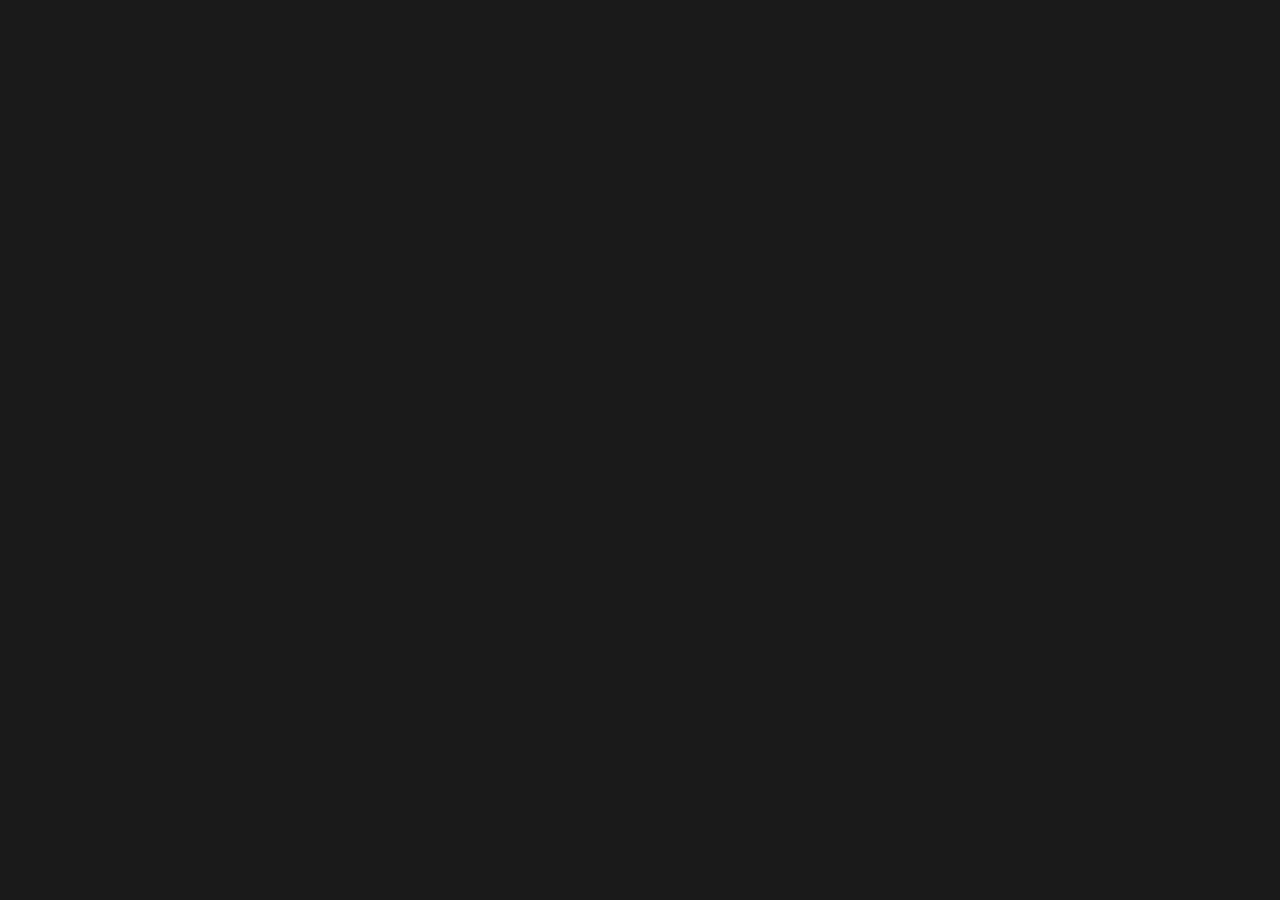
==== index.html @ 4b3d9d6a "Add no-build pure HTML version (no npm required) Co-Authored-By: Claude Opus 4.8 <noreply@anthropic." ====
<!DOCTYPE html>
<html lang="zh" data-theme="dark">
<head>
  <meta charset="UTF-8" />
  <meta name="viewport" content="width=device-width, initial-scale=1.0" />
  <title>Forge AI IDE</title>
  <!-- 设计令牌 + 全局样式（颜色/字体/间距/轻盈动效都在这里）-->
  <link rel="stylesheet" href="styles.css" />
  <!-- 组件样式 -->
  <link rel="stylesheet" href="app.css" />
</head>
<body>
  <!-- 应用根节点。AI 按 STEP 往这里加结构。 -->
  <div id="app">
    <!-- STEP 1 会在这里建布局骨架（左栏 / 中间 / 右栏 + 顶栏）-->
  </div>

  <!-- 交互逻辑（原生 JS，无需构建）-->
  <script src="app.js"></script>
</body>
</html>
---- styles.css ----
/* ============================================================
   Forge AI IDE — Global Styles & Design Tokens
   配色 + 字体 + 间距 + 轻盈感动效，全部集中在此。
   组件里只引用变量 / 语义类，不要硬编码。
   ============================================================ */

/* -------- 深色主题（默认）-------- */
:root,
:root[data-theme="dark"] {
  /* 背景层次：越上层越亮一点点（暖黑，不用纯黑）*/
  --bg-base:        #1a1a18;
  --bg-surface:     #212121;
  --bg-elevated:    #2a2a28;
  --bg-hover:       #323230;
  --bg-active:      #3a3a37;

  /* 边框：极淡，靠明度区分而非粗线 */
  --border-subtle:  #2e2e2c;
  --border-default: #3a3a37;
  --border-strong:  #4a4a46;

  /* 文字：三级明度 */
  --text-primary:   #ececec;
  --text-secondary: #b4b4b0;
  --text-muted:     #8a8a86;

  /* 强调色：克制暖橙 */
  --accent:         #d97757;
  --accent-hover:   #e08968;
  --accent-subtle:  rgba(217,119,87,0.12);
  --focus-ring:     rgba(217,119,87,0.45);

  /* 语义色（低饱和，diff 友好）*/
  --success:        #6cae75;
  --warning:        #d6a85c;
  --danger:         #cf6b66;

  /* Diff 专用 */
  --diff-add-bg:    rgba(108,174,117,0.14);
  --diff-add-text:  #8fce97;
  --diff-del-bg:    rgba(207,107,102,0.14);
  --diff-del-text:  #e0908b;
  --diff-gutter:    #6cae75;
}

/* -------- 浅色主题 -------- */
:root[data-theme="light"] {
  --bg-base:        #f7f6f3;
  --bg-surface:     #ffffff;
  --bg-elevated:    #ffffff;
  --bg-hover:       #f0efea;
  --bg-active:      #e8e6df;

  --border-subtle:  #ecebe6;
  --border-default: #e0ded7;
  --border-strong:  #cbc9c0;

  --text-primary:   #2a2a28;
  --text-secondary: #5a5a55;
  --text-muted:     #8a8a83;

  --accent:         #c45c3c;
  --accent-hover:   #b04e30;
  --accent-subtle:  rgba(196,92,60,0.10);
  --focus-ring:     rgba(196,92,60,0.40);

  --success:        #4f9d5f;
  --warning:        #c08a3e;
  --danger:         #c0504b;

  --diff-add-bg:    rgba(79,157,95,0.12);
  --diff-add-text:  #2e7d40;
  --diff-del-bg:    rgba(192,80,75,0.12);
  --diff-del-text:  #b03a35;
  --diff-gutter:    #4f9d5f;
}

/* -------- 字体 -------- */
:root {
  --font-sans: ui-sans-serif, -apple-system, "Segoe UI", Roboto,
               "Helvetica Neue", Arial, "PingFang SC",
               "Microsoft YaHei", sans-serif;
  --font-mono: "SF Mono", ui-monospace, "JetBrains Mono",
               "Fira Code", Menlo, Consolas, monospace;

  /* 字号阶梯 */
  --text-xs: 12px;   --lh-xs: 16px;
  --text-sm: 13px;   --lh-sm: 20px;
  --text-base: 14px; --lh-base: 22px;
  --text-md: 15px;   --lh-md: 24px;
  --text-lg: 18px;   --lh-lg: 26px;
  --text-xl: 22px;   --lh-xl: 30px;

  --fw-normal: 400;
  --fw-medium: 500;
  --fw-semibold: 600;

  --code-size: 13px;
  --code-lh: 21px;
}

/* -------- 间距 / 圆角 / 阴影（轻盈：阴影极淡，圆角温和）-------- */
:root {
  --space-1: 4px;   --space-2: 8px;   --space-3: 12px;
  --space-4: 16px;  --space-5: 24px;  --space-6: 32px;  --space-8: 48px;

  --radius-sm: 6px;
  --radius-md: 10px;
  --radius-lg: 14px;
  --radius-full: 9999px;

  /* 轻盈：用极淡阴影，多数面板用边框而非阴影分层 */
  --shadow-sm: 0 1px 2px rgba(0,0,0,0.14);
  --shadow-md: 0 4px 12px rgba(0,0,0,0.18);
  --shadow-lg: 0 12px 32px rgba(0,0,0,0.24);

  /* 轻盈动效：统一缓动与时长，快而不飘 */
  --ease: cubic-bezier(0.2, 0, 0, 1);
  --dur-fast: 120ms;
  --dur-base: 180ms;
  --dur-slow: 260ms;
}

/* -------- Base reset -------- */
* { box-sizing: border-box; }

html, body {
  margin: 0;
  padding: 0;
  background: var(--bg-base);
  color: var(--text-primary);
  font-family: var(--font-sans);
  font-size: var(--text-base);
  line-height: var(--lh-base);
  font-weight: var(--fw-normal);
  -webkit-font-smoothing: antialiased;
  text-rendering: optimizeLegibility;
}

code, pre, .mono {
  font-family: var(--font-mono);
  font-size: var(--code-size);
  line-height: var(--code-lh);
}

/* 焦点环：统一、克制 */
:focus-visible {
  outline: 2px solid var(--focus-ring);
  outline-offset: 1px;
}

/* 细滚动条（轻盈）*/
::-webkit-scrollbar { width: 10px; height: 10px; }
::-webkit-scrollbar-thumb {
  background: var(--border-strong);
  border-radius: var(--radius-full);
  border: 2px solid transparent;
  background-clip: content-box;
}
::-webkit-scrollbar-thumb:hover { background: var(--text-muted); }
::-webkit-scrollbar-track { background: transparent; }

/* -------- 轻盈动效工具类 -------- */
/* 展开/折叠（如 toolbar、tool-call 卡片、面板）统一用这个 */
.collapsible {
  overflow: hidden;
  transition: height var(--dur-base) var(--ease),
              opacity var(--dur-fast) var(--ease);
}
.fade-in   { animation: fadeIn var(--dur-base) var(--ease); }
.slide-down{ animation: slideDown var(--dur-base) var(--ease); }

@keyframes fadeIn   { from { opacity: 0; } to { opacity: 1; } }
@keyframes slideDown{
  from { opacity: 0; transform: translateY(-4px); }
  to   { opacity: 1; transform: translateY(0); }
}

/* 尊重用户的"减少动效"设置 */
@media (prefers-reduced-motion: reduce) {
  *, *::before, *::after {
    animation-duration: 0.01ms !important;
    transition-duration: 0.01ms !important;
  }
}
---- app.css ----
/* ============================================================
   Forge AI IDE — 组件样式
   styles.css 是设计令牌（颜色/字体/间距），这里放具体组件的样式。
   规则：颜色/字号/圆角/阴影一律用 styles.css 里的 var(--...) 变量，
   不要硬编码。AI 按 STEP 往这里追加，每个组件一段，加注释分隔。
   ============================================================ */

/* STEP 1 起在这里追加组件样式 */
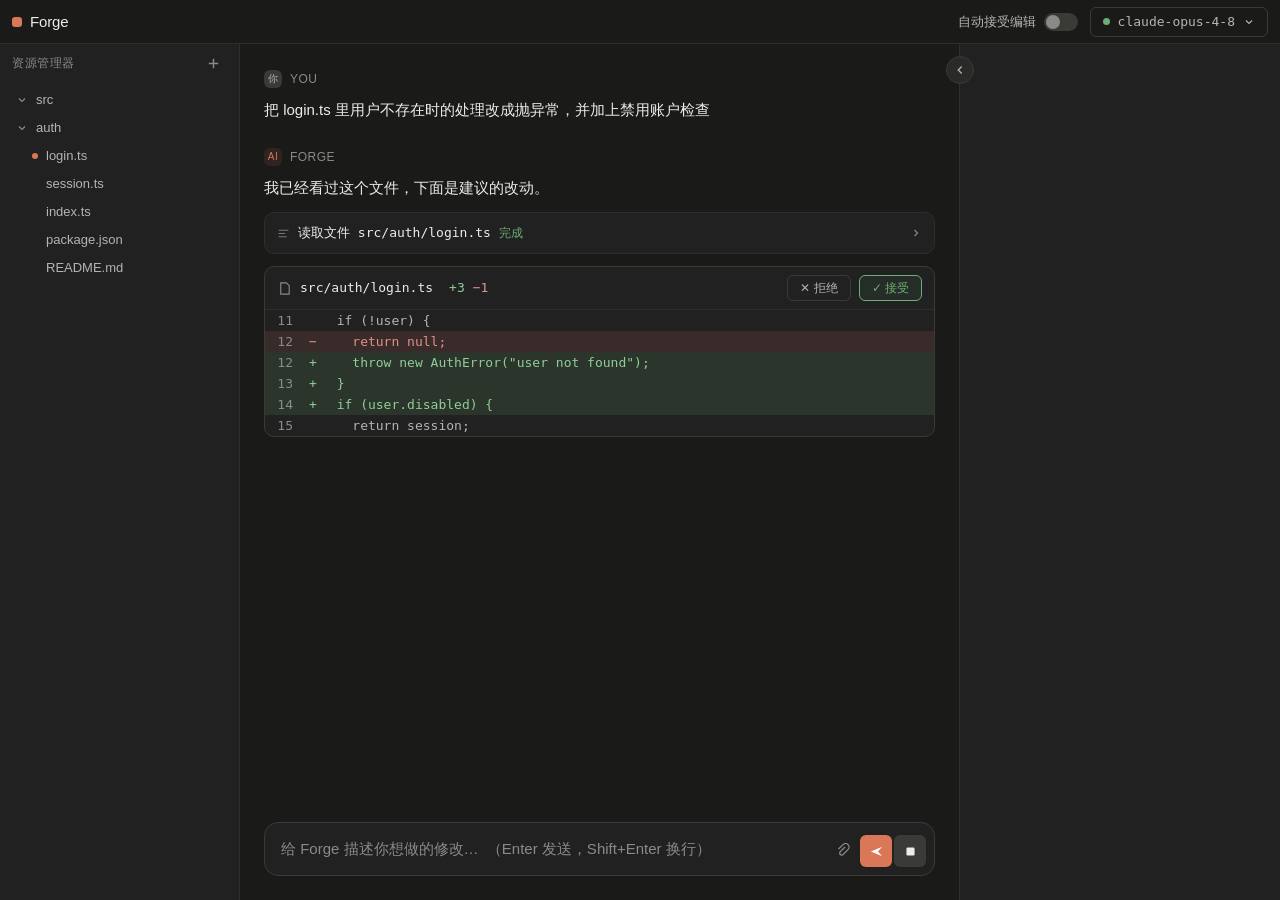
==== commit 5a37793b: "Implement Codex/Claude-style AI IDE interface (HTML/CSS/vanilla JS) Co-Authored-By: Claude Opus 4.8 " ====
--- a/index.html
+++ b/index.html
@@ -4,18 +4,89 @@
   <meta charset="UTF-8" />
   <meta name="viewport" content="width=device-width, initial-scale=1.0" />
   <title>Forge AI IDE</title>
-  <!-- 设计令牌 + 全局样式（颜色/字体/间距/轻盈动效都在这里）-->
   <link rel="stylesheet" href="styles.css" />
-  <!-- 组件样式 -->
   <link rel="stylesheet" href="app.css" />
 </head>
 <body>
-  <!-- 应用根节点。AI 按 STEP 往这里加结构。 -->
-  <div id="app">
-    <!-- STEP 1 会在这里建布局骨架（左栏 / 中间 / 右栏 + 顶栏）-->
+  <!-- 整个 IDE 包一层 forge-ide 作用域，避免污染宿主软件其他页面 -->
+  <div id="app" class="forge-ide">
+
+    <!-- 顶栏 -->
+    <header class="topbar">
+      <div class="topbar-left">
+        <span class="logo"><span class="logo-dot"></span>Forge</span>
+      </div>
+      <div class="topbar-right">
+        <label class="auto-toggle">
+          <span>自动接受编辑</span>
+          <span class="switch"><input type="checkbox" id="autoAccept" /><span class="slider"></span></span>
+        </label>
+        <button class="model-select" id="modelSelect">
+          <span class="status-dot"></span>claude-opus-4-8
+          <svg viewBox="0 0 16 16" width="12" height="12"><path d="M4 6l4 4 4-4" fill="none" stroke="currentColor" stroke-width="1.5"/></svg>
+        </button>
+      </div>
+    </header>
+
+    <div class="main">
+      <!-- 左栏：文件树 -->
+      <aside class="sidebar" id="sidebar">
+        <div class="sidebar-head">
+          <span>资源管理器</span>
+          <button class="icon-btn" title="新建文件" aria-label="新建文件">
+            <svg viewBox="0 0 16 16" width="15" height="15"><path d="M8 3v10M3 8h10" stroke="currentColor" stroke-width="1.5" fill="none"/></svg>
+          </button>
+        </div>
+        <div class="filetree" id="filetree"></div>
+      </aside>
+
+      <!-- 中间：对话 + diff -->
+      <section class="center">
+        <div class="chat" id="chat"></div>
+
+        <div class="composer">
+          <div class="composer-box">
+            <textarea id="input" rows="1" placeholder="给 Forge 描述你想做的修改…  （Enter 发送，Shift+Enter 换行）"></textarea>
+            <div class="composer-actions">
+              <button class="icon-btn" title="附加文件" aria-label="附加文件">
+                <svg viewBox="0 0 16 16" width="16" height="16"><path d="M9 4L4.5 8.5a2 2 0 102.8 2.8L12 6.6a3.5 3.5 0 10-5-5L2.5 6" stroke="currentColor" stroke-width="1.3" fill="none"/></svg>
+              </button>
+              <button class="send-btn" id="sendBtn" aria-label="发送">
+                <svg viewBox="0 0 16 16" width="15" height="15"><path d="M2 8l12-5-4.5 5L14 13 2 8z" fill="currentColor"/></svg>
+              </button>
+              <button class="stop-btn" id="stopBtn" aria-label="停止" hidden>
+                <svg viewBox="0 0 16 16" width="13" height="13"><rect x="3" y="3" width="10" height="10" rx="1.5" fill="currentColor"/></svg>
+              </button>
+            </div>
+          </div>
+        </div>
+      </section>
+
+      <!-- 右栏：Inspector（默认收起）-->
+      <aside class="inspector collapsed" id="inspector">
+        <button class="inspector-toggle" id="inspectorToggle" aria-label="展开/收起">
+          <svg viewBox="0 0 16 16" width="14" height="14"><path d="M6 4l4 4-4 4" stroke="currentColor" stroke-width="1.5" fill="none"/></svg>
+        </button>
+        <div class="inspector-body">
+          <div class="inspector-section">
+            <h4>本次会话</h4>
+            <div class="kv"><span>模型</span><span>claude-opus-4-8</span></div>
+            <div class="kv"><span>Token</span><span>3,412</span></div>
+            <div class="kv"><span>预计成本</span><span>$0.05</span></div>
+          </div>
+          <div class="inspector-section">
+            <h4>引用文件</h4>
+            <div class="ref"><span class="dot dot-mod"></span>src/auth/login.ts</div>
+            <div class="ref"><span class="dot"></span>src/auth/session.ts</div>
+          </div>
+        </div>
+      </aside>
+    </div>
+
+    <!-- toast -->
+    <div class="toast" id="toast" hidden></div>
   </div>
 
-  <!-- 交互逻辑（原生 JS，无需构建）-->
   <script src="app.js"></script>
 </body>
 </html>
--- a/app.css
+++ b/app.css
@@ -1,8 +1,274 @@
 /* ============================================================
    Forge AI IDE — 组件样式
-   styles.css 是设计令牌（颜色/字体/间距），这里放具体组件的样式。
-   规则：颜色/字号/圆角/阴影一律用 styles.css 里的 var(--...) 变量，
-   不要硬编码。AI 按 STEP 往这里追加，每个组件一段，加注释分隔。
+   颜色/字号/圆角/阴影一律用 styles.css 的 var(--...)。
+   所有规则限定在 .forge-ide 作用域内，避免污染宿主软件。
    ============================================================ */
 
-/* STEP 1 起在这里追加组件样式 */
+.forge-ide {
+  position: fixed;
+  inset: 0;
+  display: flex;
+  flex-direction: column;
+  background: var(--bg-base);
+  color: var(--text-primary);
+  font-family: var(--font-sans);
+  font-size: var(--text-base);
+}
+
+/* -------- 顶栏 -------- */
+.forge-ide .topbar {
+  height: 44px;
+  flex: 0 0 44px;
+  display: flex;
+  align-items: center;
+  justify-content: space-between;
+  padding: 0 var(--space-3);
+  border-bottom: 1px solid var(--border-subtle);
+}
+.forge-ide .logo {
+  display: flex;
+  align-items: center;
+  gap: var(--space-2);
+  font-weight: var(--fw-medium);
+  font-size: var(--text-md);
+  letter-spacing: -0.01em;
+}
+.forge-ide .logo-dot {
+  width: 10px; height: 10px; border-radius: 3px;
+  background: var(--accent);
+}
+.forge-ide .topbar-right { display: flex; align-items: center; gap: var(--space-3); }
+
+.forge-ide .auto-toggle {
+  display: flex; align-items: center; gap: var(--space-2);
+  font-size: var(--text-sm); color: var(--text-secondary); cursor: pointer;
+}
+.forge-ide .switch { position: relative; display: inline-block; width: 34px; height: 18px; }
+.forge-ide .switch input { opacity: 0; width: 0; height: 0; }
+.forge-ide .slider {
+  position: absolute; inset: 0; border-radius: var(--radius-full);
+  background: var(--bg-active); transition: background var(--dur-fast) var(--ease);
+}
+.forge-ide .slider::before {
+  content: ""; position: absolute; top: 2px; left: 2px;
+  width: 14px; height: 14px; border-radius: 50%;
+  background: var(--text-muted); transition: transform var(--dur-base) var(--ease), background var(--dur-fast) var(--ease);
+}
+.forge-ide .switch input:checked + .slider { background: var(--accent-subtle); }
+.forge-ide .switch input:checked + .slider::before { transform: translateX(16px); background: var(--accent); }
+
+.forge-ide .model-select {
+  display: flex; align-items: center; gap: var(--space-2);
+  height: 30px; padding: 0 var(--space-3);
+  background: transparent; border: 1px solid var(--border-default);
+  border-radius: var(--radius-sm); color: var(--text-secondary);
+  font-size: var(--text-sm); font-family: var(--font-mono); cursor: pointer;
+  transition: background var(--dur-fast) var(--ease);
+}
+.forge-ide .model-select:hover { background: var(--bg-hover); }
+.forge-ide .status-dot { width: 7px; height: 7px; border-radius: 50%; background: var(--success); }
+
+/* -------- 主体三栏 -------- */
+.forge-ide .main { flex: 1; display: flex; min-height: 0; }
+
+/* 左栏 */
+.forge-ide .sidebar {
+  flex: 0 0 240px; display: flex; flex-direction: column;
+  border-right: 1px solid var(--border-subtle); background: var(--bg-surface);
+}
+.forge-ide .sidebar-head {
+  display: flex; align-items: center; justify-content: space-between;
+  height: 38px; padding: 0 var(--space-3);
+  font-size: var(--text-xs); text-transform: uppercase; letter-spacing: 0.05em;
+  color: var(--text-muted);
+}
+.forge-ide .filetree { flex: 1; overflow-y: auto; padding: var(--space-1) var(--space-2); }
+.forge-ide .tree-row {
+  display: flex; align-items: center; gap: var(--space-2);
+  height: 28px; padding: 0 var(--space-2); border-radius: var(--radius-sm);
+  font-size: var(--text-sm); color: var(--text-secondary); cursor: pointer;
+  transition: background var(--dur-fast) var(--ease);
+}
+.forge-ide .tree-row:hover { background: var(--bg-hover); }
+.forge-ide .tree-row.active { background: var(--bg-active); color: var(--text-primary); }
+.forge-ide .tree-row .chev { width: 12px; transition: transform var(--dur-fast) var(--ease); color: var(--text-muted); }
+.forge-ide .tree-row.open .chev { transform: rotate(90deg); }
+.forge-ide .tree-row.indent { padding-left: var(--space-5); }
+.forge-ide .tree-row .name { flex: 1; white-space: nowrap; overflow: hidden; text-overflow: ellipsis; }
+.forge-ide .dot { width: 6px; height: 6px; border-radius: 50%; background: transparent; }
+.forge-ide .dot-mod { background: var(--accent); }
+
+/* 中间 */
+.forge-ide .center { flex: 1; display: flex; flex-direction: column; min-width: 0; }
+.forge-ide .chat { flex: 1; overflow-y: auto; padding: var(--space-5) 0; }
+
+/* 消息 */
+.forge-ide .msg { max-width: 760px; margin: 0 auto var(--space-5); padding: 0 var(--space-5); }
+.forge-ide .msg-role {
+  display: flex; align-items: center; gap: var(--space-2);
+  font-size: var(--text-xs); color: var(--text-muted); margin-bottom: var(--space-2);
+  text-transform: uppercase; letter-spacing: 0.04em;
+}
+.forge-ide .avatar {
+  width: 18px; height: 18px; border-radius: var(--radius-sm);
+  display: flex; align-items: center; justify-content: center;
+  font-size: 10px; font-weight: var(--fw-medium);
+}
+.forge-ide .avatar.user { background: var(--bg-active); color: var(--text-secondary); }
+.forge-ide .avatar.ai { background: var(--accent-subtle); color: var(--accent); }
+.forge-ide .msg-body { font-size: var(--text-md); line-height: var(--lh-md); color: var(--text-primary); }
+.forge-ide .msg-body p { margin: 0 0 var(--space-3); }
+.forge-ide .msg-body code {
+  font-family: var(--font-mono); font-size: 0.92em;
+  background: var(--bg-elevated); padding: 1px 5px; border-radius: 4px;
+}
+.forge-ide .msg-body pre {
+  background: var(--bg-surface); border: 1px solid var(--border-subtle);
+  border-radius: var(--radius-md); padding: var(--space-3) var(--space-4);
+  overflow-x: auto; margin: var(--space-3) 0;
+}
+.forge-ide .msg-body pre code { background: none; padding: 0; }
+.forge-ide .cursor { display: inline-block; width: 7px; height: 15px; background: var(--accent);
+  vertical-align: -2px; margin-left: 1px; animation: blink 1s step-end infinite; }
+@keyframes blink { 50% { opacity: 0; } }
+
+/* 工具调用卡片 */
+.forge-ide .tool-card {
+  border: 1px solid var(--border-subtle); border-radius: var(--radius-md);
+  margin: var(--space-3) 0; overflow: hidden; background: var(--bg-surface);
+}
+.forge-ide .tool-head {
+  display: flex; align-items: center; gap: var(--space-2);
+  padding: var(--space-2) var(--space-3); cursor: pointer; font-size: var(--text-sm);
+  color: var(--text-secondary); transition: background var(--dur-fast) var(--ease);
+}
+.forge-ide .tool-head:hover { background: var(--bg-hover); }
+.forge-ide .tool-head .chev { margin-left: auto; transition: transform var(--dur-fast) var(--ease); color: var(--text-muted); }
+.forge-ide .tool-card.open .tool-head .chev { transform: rotate(90deg); }
+.forge-ide .tool-tag { font-family: var(--font-mono); color: var(--text-primary); }
+.forge-ide .tool-status { font-size: var(--text-xs); color: var(--success); }
+.forge-ide .tool-detail {
+  max-height: 0; overflow: hidden; opacity: 0;
+  transition: max-height var(--dur-base) var(--ease), opacity var(--dur-fast) var(--ease);
+}
+.forge-ide .tool-card.open .tool-detail { max-height: 240px; opacity: 1; }
+.forge-ide .tool-detail-inner {
+  padding: var(--space-2) var(--space-3); border-top: 1px solid var(--border-subtle);
+  font-family: var(--font-mono); font-size: var(--code-size); color: var(--text-muted);
+  line-height: var(--code-lh); white-space: pre-wrap;
+}
+
+/* -------- Diff 卡片（核心）-------- */
+.forge-ide .diff {
+  border: 1px solid var(--border-default); border-radius: var(--radius-md);
+  margin: var(--space-3) 0; overflow: hidden; background: var(--bg-surface);
+}
+.forge-ide .diff-head {
+  display: flex; align-items: center; gap: var(--space-2);
+  padding: var(--space-2) var(--space-3); border-bottom: 1px solid var(--border-subtle);
+  font-size: var(--text-sm);
+}
+.forge-ide .diff-path { font-family: var(--font-mono); color: var(--text-primary); }
+.forge-ide .diff-add-n { font-family: var(--font-mono); color: var(--diff-add-text); margin-left: var(--space-2); }
+.forge-ide .diff-del-n { font-family: var(--font-mono); color: var(--diff-del-text); }
+.forge-ide .diff-actions { margin-left: auto; display: flex; gap: var(--space-2); }
+.forge-ide .btn {
+  display: inline-flex; align-items: center; gap: 4px;
+  height: 26px; padding: 0 var(--space-3); border-radius: var(--radius-sm);
+  font-size: var(--text-xs); cursor: pointer; border: 1px solid var(--border-default);
+  background: transparent; color: var(--text-secondary);
+  transition: background var(--dur-fast) var(--ease);
+}
+.forge-ide .btn:hover { background: var(--bg-hover); }
+.forge-ide .btn-accept { border-color: var(--success); color: var(--success); background: rgba(108,174,117,0.08); }
+.forge-ide .btn-accept:hover { background: rgba(108,174,117,0.16); }
+.forge-ide .diff-code { font-family: var(--font-mono); font-size: var(--code-size); line-height: var(--code-lh); }
+.forge-ide .diff-line { display: flex; }
+.forge-ide .diff-line .ln {
+  width: 40px; flex: 0 0 40px; text-align: right; padding-right: var(--space-3);
+  color: var(--text-muted); user-select: none;
+}
+.forge-ide .diff-line .sign { width: 16px; flex: 0 0 16px; text-align: center; }
+.forge-ide .diff-line .txt { white-space: pre; padding-right: var(--space-3); }
+.forge-ide .diff-line.ctx .txt { color: var(--text-secondary); }
+.forge-ide .diff-line.add { background: var(--diff-add-bg); }
+.forge-ide .diff-line.add .sign, .forge-ide .diff-line.add .txt { color: var(--diff-add-text); }
+.forge-ide .diff-line.del { background: var(--diff-del-bg); }
+.forge-ide .diff-line.del .sign, .forge-ide .diff-line.del .txt { color: var(--diff-del-text); }
+.forge-ide .diff.resolved { opacity: 0.55; }
+.forge-ide .diff-resolved-tag {
+  margin-left: auto; font-size: var(--text-xs); padding: 2px 8px; border-radius: var(--radius-full);
+}
+.forge-ide .diff-resolved-tag.ok { color: var(--success); }
+.forge-ide .diff-resolved-tag.no { color: var(--text-muted); }
+
+/* -------- 输入框 -------- */
+.forge-ide .composer { padding: var(--space-3) var(--space-5) var(--space-5); }
+.forge-ide .composer-box {
+  max-width: 760px; margin: 0 auto; display: flex; align-items: flex-end; gap: var(--space-2);
+  border: 1px solid var(--border-default); border-radius: var(--radius-lg);
+  background: var(--bg-surface); padding: var(--space-2) var(--space-2) var(--space-2) var(--space-4);
+  transition: border-color var(--dur-fast) var(--ease);
+}
+.forge-ide .composer-box:focus-within { border-color: var(--border-strong); }
+.forge-ide .composer textarea {
+  flex: 1; resize: none; border: none; outline: none; background: transparent;
+  color: var(--text-primary); font-family: var(--font-sans); font-size: var(--text-md);
+  line-height: var(--lh-md); max-height: 180px; padding: 6px 0;
+}
+.forge-ide .composer textarea::placeholder { color: var(--text-muted); }
+.forge-ide .composer-actions { display: flex; align-items: center; gap: 2px; }
+.forge-ide .send-btn, .forge-ide .stop-btn {
+  width: 32px; height: 32px; border-radius: var(--radius-sm); border: none; cursor: pointer;
+  display: flex; align-items: center; justify-content: center;
+  background: var(--accent); color: #fff; transition: background var(--dur-fast) var(--ease);
+}
+.forge-ide .send-btn:hover { background: var(--accent-hover); }
+.forge-ide .stop-btn { background: var(--bg-active); color: var(--text-primary); }
+
+/* 图标按钮（透明，hover 才显）*/
+.forge-ide .icon-btn {
+  display: flex; align-items: center; justify-content: center;
+  width: 28px; height: 28px; border-radius: var(--radius-sm);
+  background: transparent; border: none; cursor: pointer; color: var(--text-muted);
+  transition: background var(--dur-fast) var(--ease), color var(--dur-fast) var(--ease);
+}
+.forge-ide .icon-btn:hover { background: var(--bg-hover); color: var(--text-secondary); }
+
+/* -------- 右栏 Inspector -------- */
+.forge-ide .inspector {
+  flex: 0 0 320px; position: relative; border-left: 1px solid var(--border-subtle);
+  background: var(--bg-surface); transition: flex-basis var(--dur-base) var(--ease);
+}
+.forge-ide .inspector.collapsed { flex-basis: 0; }
+.forge-ide .inspector-toggle {
+  position: absolute; left: -14px; top: 12px; z-index: 2;
+  width: 28px; height: 28px; border-radius: 50%;
+  background: var(--bg-elevated); border: 1px solid var(--border-default);
+  color: var(--text-secondary); cursor: pointer;
+  display: flex; align-items: center; justify-content: center;
+  transition: transform var(--dur-base) var(--ease);
+}
+.forge-ide .inspector.collapsed .inspector-toggle svg { transform: rotate(180deg); }
+.forge-ide .inspector-body { width: 320px; overflow: hidden; opacity: 1; transition: opacity var(--dur-base) var(--ease); }
+.forge-ide .inspector.collapsed .inspector-body { opacity: 0; pointer-events: none; }
+.forge-ide .inspector-section { padding: var(--space-4); border-bottom: 1px solid var(--border-subtle); }
+.forge-ide .inspector-section h4 {
+  margin: 0 0 var(--space-3); font-size: var(--text-xs); font-weight: var(--fw-medium);
+  text-transform: uppercase; letter-spacing: 0.05em; color: var(--text-muted);
+}
+.forge-ide .kv { display: flex; justify-content: space-between; font-size: var(--text-sm);
+  color: var(--text-secondary); margin-bottom: var(--space-2); }
+.forge-ide .kv span:last-child { font-family: var(--font-mono); color: var(--text-primary); }
+.forge-ide .ref { display: flex; align-items: center; gap: var(--space-2);
+  font-size: var(--text-sm); font-family: var(--font-mono); color: var(--text-secondary);
+  margin-bottom: var(--space-2); }
+
+/* -------- toast -------- */
+.forge-ide .toast {
+  position: absolute; bottom: 90px; left: 50%; transform: translateX(-50%);
+  background: var(--bg-elevated); border: 1px solid var(--border-default);
+  color: var(--text-primary); font-size: var(--text-sm);
+  padding: var(--space-2) var(--space-4); border-radius: var(--radius-md);
+  box-shadow: var(--shadow-md); animation: slideDown var(--dur-base) var(--ease);
+}
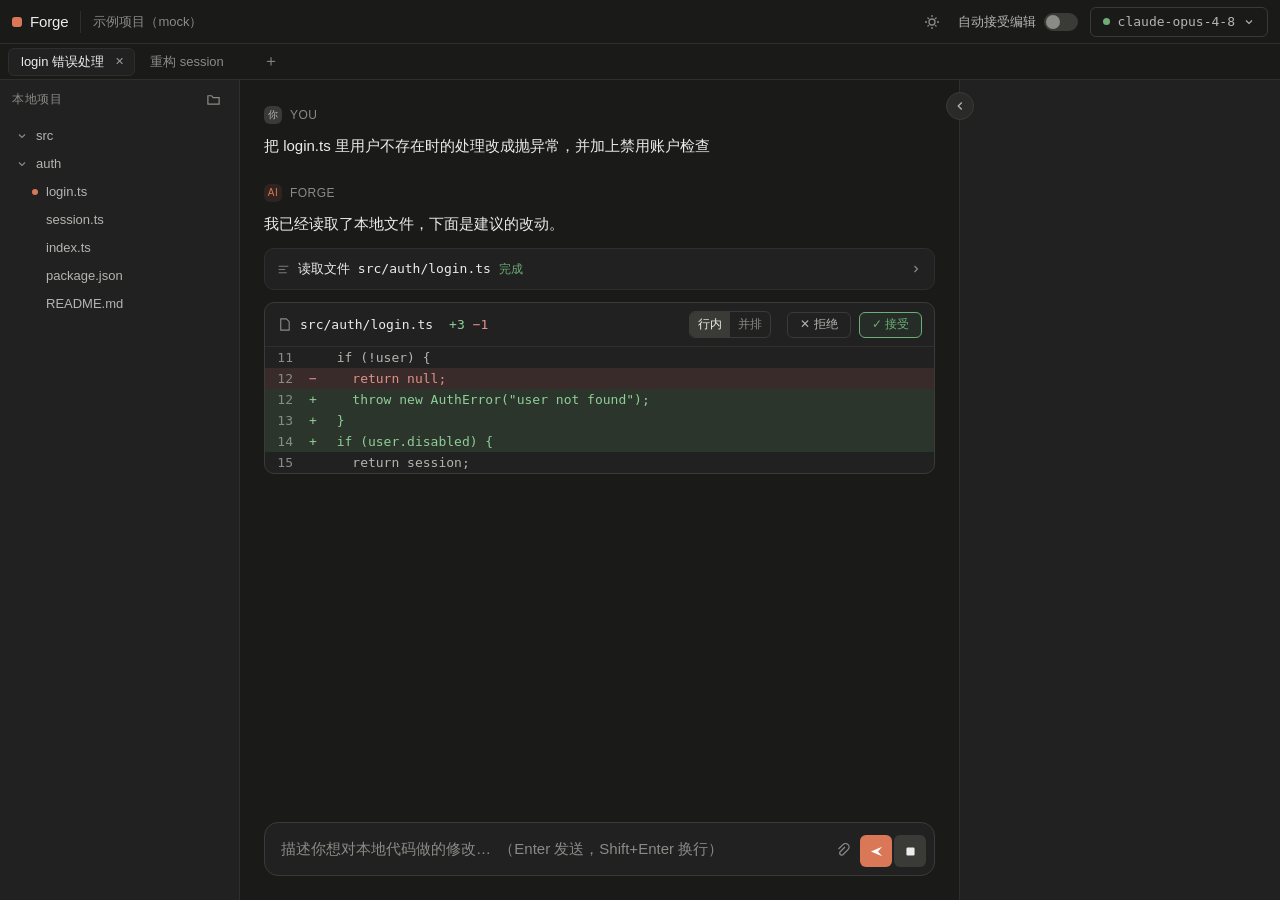
==== commit 37564487: "Add local folder access, theme toggle, side-by-side diff, conversation tabs Co-Authored-By: Claude O" ====
--- a/index.html
+++ b/index.html
@@ -3,20 +3,23 @@
 <head>
   <meta charset="UTF-8" />
   <meta name="viewport" content="width=device-width, initial-scale=1.0" />
-  <title>Forge AI IDE</title>
+  <title>Forge — Local AI IDE</title>
   <link rel="stylesheet" href="styles.css" />
   <link rel="stylesheet" href="app.css" />
 </head>
 <body>
-  <!-- 整个 IDE 包一层 forge-ide 作用域，避免污染宿主软件其他页面 -->
   <div id="app" class="forge-ide">
 
     <!-- 顶栏 -->
     <header class="topbar">
       <div class="topbar-left">
         <span class="logo"><span class="logo-dot"></span>Forge</span>
+        <span class="project-name" id="projectName">未连接本地项目</span>
       </div>
       <div class="topbar-right">
+        <button class="icon-btn" id="themeBtn" title="切换主题" aria-label="切换主题">
+          <svg viewBox="0 0 16 16" width="16" height="16"><path d="M8 1v2M8 13v2M1 8h2M13 8h2M3.5 3.5l1.4 1.4M11.1 11.1l1.4 1.4M12.5 3.5l-1.4 1.4M4.9 11.1l-1.4 1.4" stroke="currentColor" stroke-width="1.3"/><circle cx="8" cy="8" r="3" fill="none" stroke="currentColor" stroke-width="1.3"/></svg>
+        </button>
         <label class="auto-toggle">
           <span>自动接受编辑</span>
           <span class="switch"><input type="checkbox" id="autoAccept" /><span class="slider"></span></span>
@@ -28,13 +31,20 @@
       </div>
     </header>
 
+    <!-- 多会话标签 -->
+    <div class="tabs" id="tabs">
+      <button class="tab active" data-id="t1"><span class="tab-title">login 错误处理</span><span class="tab-close" aria-label="关闭">✕</span></button>
+      <button class="tab" data-id="t2"><span class="tab-title">重构 session</span><span class="tab-close" aria-label="关闭">✕</span></button>
+      <button class="tab-new" id="tabNew" aria-label="新建会话">＋</button>
+    </div>
+
     <div class="main">
-      <!-- 左栏：文件树 -->
+      <!-- 左栏：本地文件树 -->
       <aside class="sidebar" id="sidebar">
         <div class="sidebar-head">
-          <span>资源管理器</span>
-          <button class="icon-btn" title="新建文件" aria-label="新建文件">
-            <svg viewBox="0 0 16 16" width="15" height="15"><path d="M8 3v10M3 8h10" stroke="currentColor" stroke-width="1.5" fill="none"/></svg>
+          <span>本地项目</span>
+          <button class="icon-btn" id="openFolderBtn" title="连接本地文件夹" aria-label="连接本地文件夹">
+            <svg viewBox="0 0 16 16" width="15" height="15"><path d="M2 4h4l1.5 2H14v7H2z" stroke="currentColor" stroke-width="1.3" fill="none"/></svg>
           </button>
         </div>
         <div class="filetree" id="filetree"></div>
@@ -43,10 +53,9 @@
       <!-- 中间：对话 + diff -->
       <section class="center">
         <div class="chat" id="chat"></div>
-
         <div class="composer">
           <div class="composer-box">
-            <textarea id="input" rows="1" placeholder="给 Forge 描述你想做的修改…  （Enter 发送，Shift+Enter 换行）"></textarea>
+            <textarea id="input" rows="1" placeholder="描述你想对本地代码做的修改…  （Enter 发送，Shift+Enter 换行）"></textarea>
             <div class="composer-actions">
               <button class="icon-btn" title="附加文件" aria-label="附加文件">
                 <svg viewBox="0 0 16 16" width="16" height="16"><path d="M9 4L4.5 8.5a2 2 0 102.8 2.8L12 6.6a3.5 3.5 0 10-5-5L2.5 6" stroke="currentColor" stroke-width="1.3" fill="none"/></svg>
@@ -71,19 +80,17 @@
           <div class="inspector-section">
             <h4>本次会话</h4>
             <div class="kv"><span>模型</span><span>claude-opus-4-8</span></div>
-            <div class="kv"><span>Token</span><span>3,412</span></div>
+            <div class="kv"><span>Token</span><span id="tokCount">3,412</span></div>
             <div class="kv"><span>预计成本</span><span>$0.05</span></div>
           </div>
           <div class="inspector-section">
             <h4>引用文件</h4>
-            <div class="ref"><span class="dot dot-mod"></span>src/auth/login.ts</div>
-            <div class="ref"><span class="dot"></span>src/auth/session.ts</div>
+            <div id="refList"><div class="ref"><span class="dot"></span>尚未引用文件</div></div>
           </div>
         </div>
       </aside>
     </div>
 
-    <!-- toast -->
     <div class="toast" id="toast" hidden></div>
   </div>
 
--- a/app.css
+++ b/app.css
@@ -37,7 +37,42 @@
   width: 10px; height: 10px; border-radius: 3px;
   background: var(--accent);
 }
+.forge-ide .topbar-left { display: flex; align-items: center; gap: var(--space-3); }
+.forge-ide .project-name {
+  font-size: var(--text-sm); color: var(--text-muted);
+  padding-left: var(--space-3); border-left: 1px solid var(--border-subtle);
+}
 .forge-ide .topbar-right { display: flex; align-items: center; gap: var(--space-3); }
+
+/* -------- 多会话标签 -------- */
+.forge-ide .tabs {
+  display: flex; align-items: center; gap: 2px; height: 36px; flex: 0 0 36px;
+  padding: 0 var(--space-2); border-bottom: 1px solid var(--border-subtle);
+  background: var(--bg-base); overflow-x: auto;
+}
+.forge-ide .tab {
+  display: flex; align-items: center; gap: var(--space-2);
+  height: 28px; padding: 0 var(--space-2) 0 var(--space-3);
+  border: 1px solid transparent; border-radius: var(--radius-sm);
+  background: transparent; color: var(--text-muted); cursor: pointer;
+  font-size: var(--text-sm); white-space: nowrap;
+  transition: background var(--dur-fast) var(--ease), color var(--dur-fast) var(--ease);
+}
+.forge-ide .tab:hover { background: var(--bg-hover); color: var(--text-secondary); }
+.forge-ide .tab.active { background: var(--bg-surface); color: var(--text-primary); border-color: var(--border-subtle); }
+.forge-ide .tab-close {
+  font-size: 11px; opacity: 0; width: 14px; height: 14px; border-radius: 4px;
+  display: flex; align-items: center; justify-content: center;
+  transition: opacity var(--dur-fast) var(--ease), background var(--dur-fast) var(--ease);
+}
+.forge-ide .tab:hover .tab-close, .forge-ide .tab.active .tab-close { opacity: 0.6; }
+.forge-ide .tab-close:hover { opacity: 1; background: var(--bg-active); }
+.forge-ide .tab-new {
+  width: 26px; height: 26px; border: none; background: transparent; cursor: pointer;
+  color: var(--text-muted); border-radius: var(--radius-sm); font-size: 16px;
+  transition: background var(--dur-fast) var(--ease);
+}
+.forge-ide .tab-new:hover { background: var(--bg-hover); color: var(--text-secondary); }
 
 .forge-ide .auto-toggle {
   display: flex; align-items: center; gap: var(--space-2);
@@ -83,6 +118,21 @@
   color: var(--text-muted);
 }
 .forge-ide .filetree { flex: 1; overflow-y: auto; padding: var(--space-1) var(--space-2); }
+
+/* 文件树空状态：连接本地文件夹 */
+.forge-ide .tree-empty {
+  display: flex; flex-direction: column; align-items: center; gap: var(--space-3);
+  padding: var(--space-6) var(--space-4); text-align: center; color: var(--text-muted);
+}
+.forge-ide .tree-empty p { margin: 0; font-size: var(--text-sm); line-height: var(--lh-sm); }
+.forge-ide .connect-btn {
+  display: inline-flex; align-items: center; gap: var(--space-2);
+  height: 32px; padding: 0 var(--space-4); border-radius: var(--radius-sm);
+  border: 1px solid var(--accent); background: var(--accent-subtle); color: var(--accent);
+  font-size: var(--text-sm); cursor: pointer; transition: background var(--dur-fast) var(--ease);
+}
+.forge-ide .connect-btn:hover { background: rgba(217,119,87,0.18); }
+.forge-ide .tree-hint { font-size: var(--text-xs); color: var(--text-muted); }
 .forge-ide .tree-row {
   display: flex; align-items: center; gap: var(--space-2);
   height: 28px; padding: 0 var(--space-2); border-radius: var(--radius-sm);
@@ -171,7 +221,26 @@
 .forge-ide .diff-path { font-family: var(--font-mono); color: var(--text-primary); }
 .forge-ide .diff-add-n { font-family: var(--font-mono); color: var(--diff-add-text); margin-left: var(--space-2); }
 .forge-ide .diff-del-n { font-family: var(--font-mono); color: var(--diff-del-text); }
-.forge-ide .diff-actions { margin-left: auto; display: flex; gap: var(--space-2); }
+.forge-ide .diff-actions { margin-left: auto; display: flex; gap: var(--space-2); align-items: center; }
+.forge-ide .diff-mode {
+  display: inline-flex; border: 1px solid var(--border-default); border-radius: var(--radius-sm);
+  overflow: hidden; margin-right: var(--space-2);
+}
+.forge-ide .diff-mode button {
+  border: none; background: transparent; color: var(--text-muted); cursor: pointer;
+  font-size: var(--text-xs); padding: 4px 8px; transition: background var(--dur-fast) var(--ease);
+}
+.forge-ide .diff-mode button.on { background: var(--bg-active); color: var(--text-primary); }
+
+/* 并排（split）模式 */
+.forge-ide .diff-split { display: flex; }
+.forge-ide .diff-split .col { flex: 1; min-width: 0; overflow-x: auto; }
+.forge-ide .diff-split .col + .col { border-left: 1px solid var(--border-subtle); }
+.forge-ide .diff-split .col-head {
+  font-size: var(--text-xs); color: var(--text-muted); padding: 4px var(--space-3);
+  border-bottom: 1px solid var(--border-subtle); position: sticky; top: 0; background: var(--bg-surface);
+}
+.forge-ide .diff-line.empty { background: var(--bg-base); opacity: 0.4; }
 .forge-ide .btn {
   display: inline-flex; align-items: center; gap: 4px;
   height: 26px; padding: 0 var(--space-3); border-radius: var(--radius-sm);
